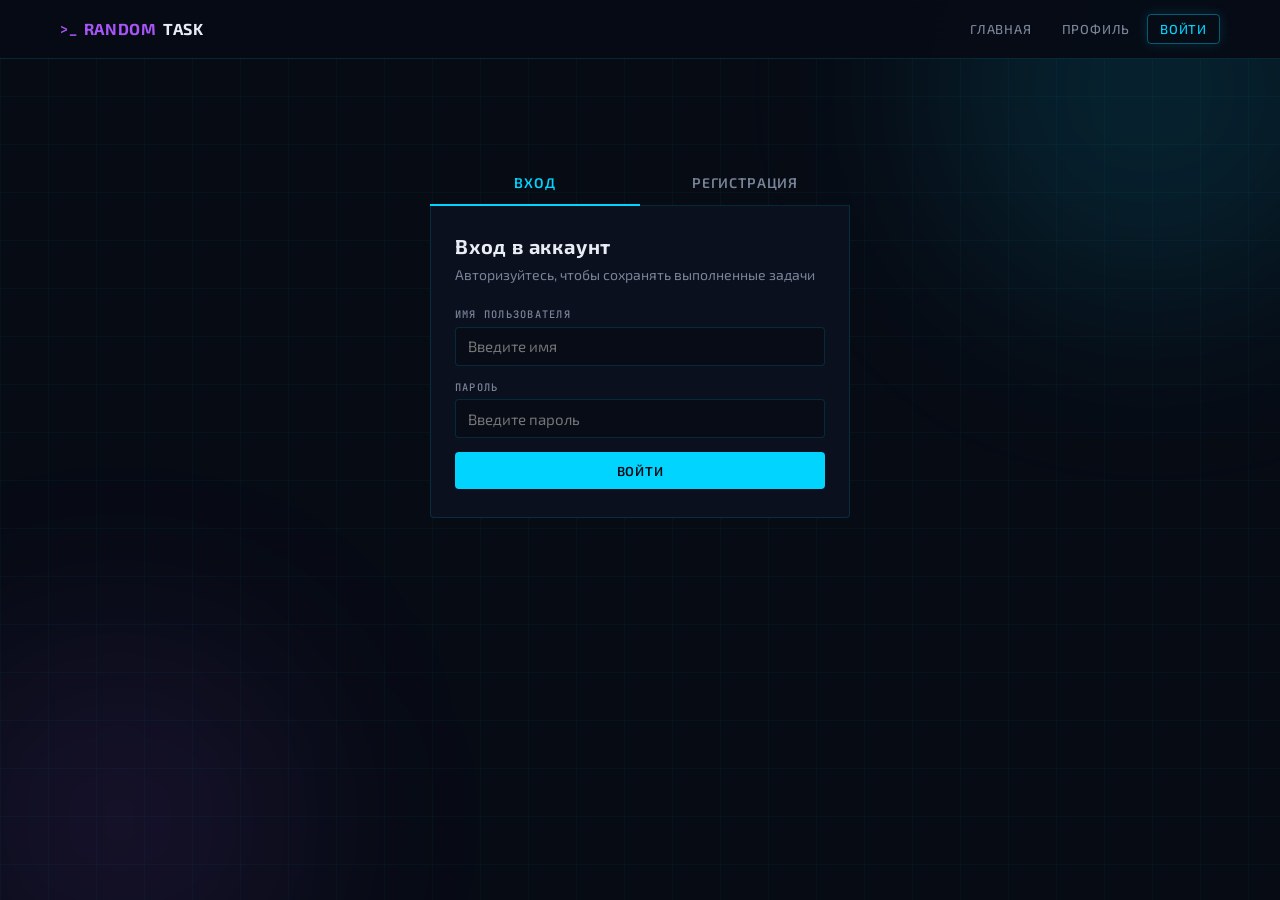
==== static/admin.html @ 80e936c3 "Добавлен весь фронтенд, исправлены ошибки мешающие связи между беком и фронтом" ====
<!DOCTYPE html>
<html lang="ru">
<head>
    <meta charset="UTF-8">
    <meta name="viewport" content="width=device-width, initial-scale=1.0">
    <title>Панель администратора — RandomTask</title>
    <link rel="stylesheet" href="style.css">
</head>
<body>
    <div class="bg-grid"></div>
    <div class="bg-glow bg-glow--1"></div>
    <div class="bg-glow bg-glow--2"></div>

    <header class="header">
        <div class="header__inner">
            <a href="index.html" class="logo">
                <span class="logo__mark">&gt;_</span>
                <span>Random</span>Task
            </a>
            <nav class="nav">
                <a href="index.html" class="nav__link">Главная</a>
                <a href="profile.html" class="nav__link">Профиль</a>
                <a href="admin.html" class="nav__link nav__link--active">Админка</a>
                <a href="auth.html" class="nav__link" id="nav-auth-link">Войти</a>
            </nav>
        </div>
    </header>

    <main class="app-container">
        <!-- Сообщение об ошибке доступа -->
        <div id="admin-access-denied" class="panel hidden" style="max-width: 520px; margin: 2rem auto; text-align: center;">
            <h2 style="color: #f87171; margin-bottom: 0.75rem;">Доступ запрещён</h2>
            <p style="color: var(--muted); margin-bottom: 1.5rem;">Эта страница доступна только администраторам.</p>
            <a href="index.html" class="btn btn--outline">Вернуться на главную</a>
        </div>

        <!-- Основной контент админки -->
        <div id="admin-content" class="hidden">
            <div class="admin-header">
                <h1 class="admin-title">Панель администратора</h1>
                <p class="admin-subtitle">Управление категориями и задачами</p>
            </div>

            <div class="admin-layout">
                <!-- Левая колонка: Категории -->
                <section class="panel admin-panel">
                    <div class="admin-panel__header">
                        <h2 class="admin-panel__title">Категории</h2>
                        <span class="admin-panel__badge" id="categories-count">0</span>
                    </div>

                    <form id="category-form" class="admin-form">
                        <div class="field">
                            <span>Название</span>
                            <input type="text" id="cat-name" placeholder="Программирование" required>
                        </div>
                        <div class="field">
                            <span>Slug (URL-идентификатор)</span>
                            <input type="text" id="cat-slug" placeholder="programming" required pattern="[a-z0-9\-]+">
                        </div>
                        <div class="field">
    				<span>Иконка категории</span>
    				<div class="icon-picker">
        				<div class="icon-preview" id="icon-preview">
            					<span class="icon-preview__placeholder">Выберите иконку</span>
        				</div>
        				<select id="cat-icon" required>
            					<option value="">Загрузка иконок…</option>
        				</select>
    				</div>
			</div>
                        <div id="category-message" class="admin-message hidden"></div>
                        <button type="submit" class="btn btn--primary btn--full">Создать категорию</button>
                    </form>

                    <div class="admin-divider"></div>

                    <h3 class="admin-section-title">Существующие категории</h3>
                    <div id="categories-list" class="admin-list">
                        <p class="empty-message">Загрузка…</p>
                    </div>
                </section>

                <!-- Правая колонка: Задачи -->
                <section class="panel admin-panel">
                    <div class="admin-panel__header">
                        <h2 class="admin-panel__title">Новая задача</h2>
                    </div>

                    <form id="task-form" class="admin-form">
                        <div class="field">
                            <span>Категория</span>
                            <select id="task-category" required>
                                <option value="">Загрузка категорий…</option>
                            </select>
                        </div>
                        <div class="field">
                            <span>Заголовок</span>
                            <input type="text" id="task-title" placeholder="Написать функцию сортировки" required>
                        </div>
                        <div class="field">
                            <span>Описание</span>
                            <textarea id="task-description" rows="4" placeholder="Реализуйте алгоритм сортировки массива…" required></textarea>
                        </div>
                        <div class="field">
                            <span>Сложность</span>
                            <select id="task-difficulty" required>
                                <option value="1">Низкая</option>
                                <option value="2" selected>Средняя</option>
                                <option value="3">Высокая</option>
                            </select>
                        </div>
                        <div id="task-message" class="admin-message hidden"></div>
                        <button type="submit" class="btn btn--primary btn--full">Добавить задачу</button>
                    </form>
                </section>
            </div>
        </div>
    </main>

    <script src="js/app.js"></script>
</body>
</html>
---- static/style.css ----
/* ==========================================================================
   БАЗОВЫЕ НАСТРОЙКИ, ПЕРЕМЕННЫЕ И ШРИФТЫ
   ========================================================================== */
@import url('https://fonts.googleapis.com/css2?family=Exo+2:wght@400;500;600;700&family=JetBrains+Mono:wght@400;500&display=swap');

:root {
  --bg: #070b14;
  --surface: rgba(12, 18, 32, 0.85);
  --panel-bg: rgba(12, 18, 32, 0.85);
  --ink: #e8edf5;
  --text: #e8edf5;
  --muted: #7a8499;
  --line: rgba(0, 212, 255, 0.15);
  --accent: #00d4ff;
  --accent-2: #a855f7;
  --glow: rgba(0, 212, 255, 0.35);
  --font: "Exo 2", system-ui, sans-serif;
  --mono: "JetBrains Mono", monospace;
  --radius: 4px;
}

* {
  box-sizing: border-box;
  margin: 0;
  padding: 0;
}

body {
  font-family: var(--font);
  background: var(--bg);
  color: var(--ink);
  position: relative;
  overflow-x: hidden;
  min-height: 100vh;
  display: flex;
  flex-direction: column;
}

.hidden { display: none !important; }
.text-center { text-align: center; }

/* ФОНОВАЯ СЕТКА И СВЕЧЕНИЯ */
.bg-grid {
  position: fixed;
  inset: 0;
  background-image:
    linear-gradient(rgba(0, 212, 255, 0.04) 1px, transparent 1px),
    linear-gradient(90deg, rgba(0, 212, 255, 0.04) 1px, transparent 1px);
  background-size: 48px 48px;
  pointer-events: none;
  z-index: 0;
}

.bg-glow {
  position: fixed;
  border-radius: 50%;
  filter: blur(100px);
  pointer-events: none;
  z-index: 0;
}

.bg-glow--1 {
  width: 420px;
  height: 420px;
  top: -120px;
  right: -80px;
  background: rgba(0, 212, 255, 0.12);
}

.bg-glow--2 {
  width: 360px;
  height: 360px;
  bottom: -100px;
  left: -60px;
  background: rgba(168, 85, 247, 0.1);
}

/* ==========================================================================
   ВЕРХНЯЯ ПАНЕЛЬ НАВИГАЦИИ (ХЕДЕР) — ИСПРАВЛЕНО
   ========================================================================== */
.header, .main-header {
  border-bottom: 1px solid var(--line);
  background: rgba(7, 11, 20, 0.9);
  backdrop-filter: blur(16px);
  position: fixed;
  top: 0;
  left: 0;
  width: 100%;
  z-index: 1000;
}

.header__inner, .header-container {
  max-width: 1200px;
  margin: 0 auto;
  padding: 0.85rem 1.25rem;
  display: flex;
  align-items: center;
  gap: 1rem;
}

.logo, .header-logo {
  font-weight: 700;
  font-size: 1rem;
  color: var(--ink);
  text-decoration: none;
  letter-spacing: 0.04em;
  text-transform: uppercase;
  margin-right: auto;
  display: flex;
  align-items: center;
  gap: 0.4rem;
}

.logo__mark {
  font-family: var(--mono);
  color: var(--accent);
  font-size: 0.85rem;
}

.logo span, .header-logo span { color: var(--accent-2); }

.nav, .header-nav { display: flex; gap: 0.25rem; }

.nav__link, .nav-link {
  font: inherit;
  font-size: 0.8125rem;
  font-weight: 500;
  letter-spacing: 0.06em;
  text-transform: uppercase;
  background: none;
  border: 1px solid transparent;
  padding: 0.4rem 0.75rem;
  border-radius: var(--radius);
  color: var(--muted);
  text-decoration: none;
  cursor: pointer;
  transition: color 0.2s, border-color 0.2s, box-shadow 0.2s;
}

.nav__link:hover, .nav-link:hover { color: var(--ink); border-color: var(--line); }

.nav__link--active, .nav-link.active {
  color: var(--accent);
  border-color: rgba(0, 212, 255, 0.4);
  box-shadow: 0 0 12px rgba(0, 212, 255, 0.15);
}

/* ==========================================================================
   КОНТЕЙНЕРЫ, СЕТКИ И МОДУЛИ СТРАНИЦ
   ========================================================================== */
.app-container {
  width: 100%;
  max-width: 1200px;
  margin: 0 auto;
  padding: 8rem 1.5rem 4rem 1.5rem;
  flex-grow: 1;
  position: relative;
  z-index: 1;
}

.view-section {
  animation: fadeIn 0.25s ease-out forwards;
}

.panel {
  background: var(--surface);
  border: 1px solid var(--line);
  border-radius: var(--radius);
  backdrop-filter: blur(12px);
  position: relative;
  padding: 1.5rem;
}

/* Сетка категорий на главной */
.categories-container {
  display: grid;
  grid-template-columns: repeat(auto-fill, minmax(220px, 1fr));
  gap: 1rem;
  margin-bottom: 2rem;
  justify-content: center;
  justify-items: center;
  max-width: 860px;
  margin-left: auto;
  margin-right: auto;
}

.categories-container .cat-btn {
  width: 100%;
}

.cat-btn {
  font: inherit;
  font-size: 0.8125rem;
  font-weight: 600;
  letter-spacing: 0.04em;
  text-transform: uppercase;
  background: var(--surface);
  border: 1px solid var(--line);
  border-radius: var(--radius);
  color: var(--text);
  padding: 1.5rem 1rem;
  cursor: pointer;
  transition: all 0.2s ease;
  display: flex;
  flex-direction: column;
  align-items: center;
  gap: 0.75rem;
}

.cat-btn:hover {
  border-color: var(--accent);
  box-shadow: 0 0 12px rgba(0, 212, 255, 0.1);
  transform: translateY(-2px);
}

.cat-btn--active {
  border-color: var(--accent-2);
  background: rgba(168, 85, 247, 0.1);
  box-shadow: 0 0 12px rgba(168, 85, 247, 0.15);
}

.cat-btn__icon {
  font-size: 1.75rem;
}

/* Селектор сложности */
.difficulty-selector {
  display: grid;
  grid-template-columns: repeat(3, 1fr);
  gap: 0.75rem;
  margin-top: 0.75rem;
}

.diff-option input {
  display: none;
}

.diff-card {
  background: rgba(7, 11, 20, 0.5);
  border: 1px solid var(--line);
  border-radius: var(--radius);
  padding: 1.25rem 1rem;
  text-align: center;
  cursor: pointer;
  transition: all 0.2s;
  display: flex;
  flex-direction: column;
  align-items: center;
  gap: 0.25rem;
}

.diff-card:hover {
  border-color: var(--accent);
  box-shadow: 0 0 10px rgba(0, 212, 255, 0.1);
}

.diff-option input:checked + .diff-card {
  border-color: var(--accent);
  background: rgba(0, 212, 255, 0.05);
  box-shadow: 0 0 10px rgba(0, 212, 255, 0.1);
}

.diff-card__dots {
  display: flex;
  gap: 5px;
  justify-content: center;
  margin-bottom: 0.5rem;
}

.diff-card__dots .dot {
  width: 8px;
  height: 8px;
  border-radius: 50%;
  background: rgba(0, 212, 255, 0.15);
  border: 1px solid rgba(0, 212, 255, 0.25);
  display: inline-block;
}

.diff-card__dots .dot.active {
  background: var(--accent);
  border-color: var(--accent);
  box-shadow: 0 0 6px rgba(0, 212, 255, 0.5);
}

.diff-card__label {
  font-size: 0.8rem;
  font-weight: 600;
  color: var(--text);
  letter-spacing: 0.04em;
  text-transform: uppercase;
}

/* Бейджи */
.badge {
  background: rgba(0, 212, 255, 0.1);
  border: 1px solid rgba(0, 212, 255, 0.3);
  color: var(--accent);
  font-family: var(--mono);
  font-size: 0.75rem;
  padding: 0.25rem 0.6rem;
  border-radius: 2px;
  text-transform: uppercase;
}

/* Профиль */
.profile-layout {
  display: grid;
  grid-template-columns: 300px 1fr;
  gap: 1.5rem;
}

@media (max-width: 768px) {
  .profile-layout {
    grid-template-columns: 1fr;
  }
}

.profile-info {
  display: flex;
  flex-direction: column;
  align-items: center;
  text-align: center;
}

.profile-avatar {
  width: 80px;
  height: 80px;
  background: linear-gradient(135deg, var(--accent), var(--accent-2));
  border-radius: 50%;
  font-size: 2rem;
  font-weight: 700;
  color: var(--bg);
  display: flex;
  align-items: center;
  justify-content: center;
  margin-bottom: 1rem;
}

.profile-status {
  color: var(--muted);
  font-size: 0.9rem;
  margin-top: 0.25rem;
}

.profile-history h3 {
  margin-bottom: 1rem;
  font-size: 1.1rem;
  border-bottom: 1px solid var(--line);
  padding-bottom: 0.5rem;
}

.empty-message {
  color: var(--muted);
  font-style: italic;
  font-size: 0.9rem;
}

/* ==========================================================================
   КНОПКИ, ФОРМЫ И МОДАЛЬНЫЕ ОКНА
   ========================================================================== */
.btn {
  font: inherit;
  font-size: 0.8125rem;
  font-weight: 600;
  letter-spacing: 0.06em;
  text-transform: uppercase;
  padding: 0.6rem 1.2rem;
  border-radius: var(--radius);
  border: 1px solid transparent;
  cursor: pointer;
  transition: all 0.2s;
  display: inline-flex;
  align-items: center;
  justify-content: center;
  text-decoration: none;
}

.btn--primary {
  background: var(--accent);
  color: var(--bg);
}

.btn--primary:hover {
  box-shadow: 0 0 20px var(--glow);
  background: #33e0ff;
}

.btn--outline {
  background: transparent;
  border: 1px solid var(--line);
  color: var(--text);
}

.btn--outline:hover {
  border-color: var(--ink);
  background: rgba(255, 255, 255, 0.03);
}

.btn--danger {
  background: rgba(239, 68, 68, 0.1);
  border: 1px solid rgba(239, 68, 68, 0.4);
  color: #f87171;
}

.btn--danger:hover {
  background: rgba(239, 68, 68, 0.2);
  border-color: #ef4444;
}

.btn--full { width: 100%; }

/* Поля форм и авторизации */
.field {
  display: block;
  margin-bottom: 0.85rem;
  text-align: left;
}

.field span {
  display: block;
  font-family: var(--mono);
  font-size: 0.65rem;
  font-weight: 500;
  color: var(--muted);
  margin-bottom: 0.35rem;
  text-transform: uppercase;
  letter-spacing: 0.12em;
}

.field input {
  width: 100%;
  font: inherit;
  font-size: 0.9375rem;
  padding: 0.6rem 0.75rem;
  border: 1px solid var(--line);
  border-radius: var(--radius);
  background: rgba(7, 11, 20, 0.6);
  color: var(--ink);
  transition: border-color 0.2s, box-shadow 0.2s;
}

.field input:focus {
  outline: none;
  border-color: var(--accent);
  box-shadow: 0 0 12px rgba(0, 212, 255, 0.15);
}

.modal__box {
  padding: 1.75rem;
  width: min(380px, 90vw);
  position: relative;
}

.modal__title {
  font-size: 1.25rem;
  font-weight: 700;
  margin-bottom: 1.25rem;
  letter-spacing: 0.04em;
}

/* ==========================================================================
   ИСТОРИЯ ВЫПОЛНЕННЫХ ЗАДАЧ
   ========================================================================== */
.history-section {
  margin-top: 3rem;
}

.section-title {
  font-size: 1.125rem;
  font-weight: 600;
  margin-bottom: 1rem;
  letter-spacing: 0.04em;
  text-transform: uppercase;
  color: var(--ink);
}

.history-list {
  display: flex;
  flex-direction: column;
  gap: 0.5rem;
}

.history-item {
  padding: 0.75rem 1rem;
  display: flex;
  justify-content: space-between;
  align-items: center;
  gap: 1rem;
  font-size: 0.9375rem;
  border: 1px solid var(--line);
  background: rgba(7, 11, 20, 0.3);
  border-radius: var(--radius);
}

.history-item__text {
  color: var(--text);
}

.history-item__meta {
  font-family: var(--mono);
  font-size: 0.75rem;
  color: var(--muted);
  white-space: nowrap;
}

/* ==========================================================================
ПРОФИЛЬ ПОЛЬЗОВАТЕЛЯ — УЛУЧШЕННЫЙ ДИЗАЙН
========================================================================== */
.profile-layout {
    display: grid;
    grid-template-columns: 320px 1fr;
    gap: 2rem;
    align-items: start;
}

@media (max-width: 968px) {
    .profile-layout {
        grid-template-columns: 1fr;
        gap: 1.5rem;
    }
}

/* Левая колонка */
.profile-info {
    padding: 2rem 1.5rem;
    display: flex;
    flex-direction: column;
    gap: 2rem;
}

.profile-header {
    text-align: center;
    padding-bottom: 1.5rem;
    border-bottom: 1px solid var(--line);
}

.profile-username {
    font-size: 1.75rem;
    font-weight: 700;
    letter-spacing: 0.02em;
    background: linear-gradient(135deg, var(--accent), var(--accent-2));
    -webkit-background-clip: text;
    -webkit-text-fill-color: transparent;
    background-clip: text;
    margin-bottom: 0.5rem;
}

.profile-role {
    font-family: var(--mono);
    font-size: 0.75rem;
    font-weight: 500;
    color: var(--muted);
    text-transform: uppercase;
    letter-spacing: 0.1em;
    display: flex;
    align-items: center;
    justify-content: center;
    gap: 0.5rem;
}

.profile-role::before {
    content: '';
    width: 6px;
    height: 6px;
    border-radius: 50%;
    background: var(--accent);
    box-shadow: 0 0 8px var(--glow);
}

/* Статистика */
.profile-stats {
    display: grid;
    grid-template-columns: 1fr 1fr;
    gap: 1rem;
}

.stat-item {
    background: rgba(7, 11, 20, 0.5);
    border: 1px solid var(--line);
    border-radius: var(--radius);
    padding: 1.25rem 1rem;
    text-align: center;
    transition: all 0.2s;
}

.stat-item:hover {
    border-color: var(--accent);
    box-shadow: 0 0 12px rgba(0, 212, 255, 0.1);
    transform: translateY(-2px);
}

.stat-number {
    display: block;
    font-size: 2rem;
    font-weight: 700;
    color: var(--accent);
    font-family: var(--mono);
    line-height: 1;
    margin-bottom: 0.5rem;
}

.stat-label {
    display: block;
    font-size: 0.75rem;
    font-weight: 600;
    color: var(--muted);
    text-transform: uppercase;
    letter-spacing: 0.08em;
}

/* Правая колонка */
.profile-history {
    padding: 2rem;
}

.history-header {
    display: flex;
    justify-content: space-between;
    align-items: center;
    margin-bottom: 1.5rem;
    flex-wrap: wrap;
    gap: 1rem;
}

.history-tabs {
    display: flex;
    gap: 0.5rem;
}

.tab-btn {
    font: inherit;
    font-size: 0.8125rem;
    font-weight: 600;
    letter-spacing: 0.06em;
    text-transform: uppercase;
    background: transparent;
    border: 1px solid var(--line);
    color: var(--muted);
    padding: 0.5rem 1rem;
    border-radius: var(--radius);
    cursor: pointer;
    transition: all 0.2s;
}

.tab-btn:hover {
    border-color: var(--ink);
    color: var(--ink);
}

.tab-btn.active {
    background: var(--accent);
    border-color: var(--accent);
    color: var(--bg);
    box-shadow: 0 0 12px rgba(0, 212, 255, 0.2);
}

/* Карточки задач */
.history-list {
    display: flex;
    flex-direction: column;
    gap: 0.75rem;
}

.history-item {
    background: rgba(7, 11, 20, 0.4);
    border: 1px solid var(--line);
    border-radius: var(--radius);
    padding: 1.25rem 1.5rem;
    display: flex;
    justify-content: space-between;
    align-items: flex-start;
    gap: 1.5rem;
    transition: all 0.2s;
}

.history-item:hover {
    border-color: var(--accent);
    background: rgba(7, 11, 20, 0.6);
    box-shadow: 0 0 16px rgba(0, 212, 255, 0.08);
    transform: translateX(4px);
}

.history-item__text {
    flex: 1;
    min-width: 0;
}

.history-item__title {
    font-size: 1rem;
    font-weight: 600;
    color: var(--ink);
    margin-bottom: 0.5rem;
    letter-spacing: 0.02em;
}

.history-item__description {
    font-size: 0.875rem;
    color: var(--muted);
    line-height: 1.5;
    display: -webkit-box;
    -webkit-line-clamp: 2;
    -webkit-box-orient: vertical;
    overflow: hidden;
}

.history-item__meta {
    display: flex;
    flex-direction: column;
    gap: 0.5rem;
    align-items: flex-end;
    flex-shrink: 0;
}

.badge {
    background: rgba(0, 212, 255, 0.1);
    border: 1px solid rgba(0, 212, 255, 0.3);
    color: var(--accent);
    font-family: var(--mono);
    font-size: 0.75rem;
    font-weight: 500;
    padding: 0.35rem 0.75rem;
    border-radius: 2px;
    text-transform: uppercase;
    letter-spacing: 0.08em;
}

.difficulty-indicator {
    display: flex;
    gap: 3px;
    align-items: center;
}

.difficulty-dot {
    width: 6px;
    height: 6px;
    border-radius: 50%;
    background: rgba(0, 212, 255, 0.2);
    border: 1px solid rgba(0, 212, 255, 0.3);
}

.difficulty-dot.active {
    background: var(--accent);
    border-color: var(--accent);
    box-shadow: 0 0 6px rgba(0, 212, 255, 0.5);
}

.empty-message {
    text-align: center;
    color: var(--muted);
    font-size: 0.9375rem;
    padding: 3rem 1rem;
    font-style: italic;
}

/* ==========================================================================
КНОПКИ ДЕЙСТВИЙ В ПРОФИЛЕ
========================================================================== */
.task-actions {
    display: flex;
    gap: 0.5rem;
    flex-shrink: 0;
}

.action-btn {
    font: inherit;
    font-size: 0.75rem;
    font-weight: 600;
    letter-spacing: 0.04em;
    text-transform: uppercase;
    padding: 0.5rem 0.85rem;
    border-radius: var(--radius);
    border: 1px solid var(--line);
    background: transparent;
    color: var(--text);
    cursor: pointer;
    transition: all 0.2s;
    display: inline-flex;
    align-items: center;
    gap: 0.35rem;
}

.action-btn:hover {
    border-color: var(--accent);
    color: var(--accent);
    box-shadow: 0 0 8px rgba(0, 212, 255, 0.15);
}

.action-btn--complete {
    background: rgba(0, 212, 255, 0.1);
    border-color: rgba(0, 212, 255, 0.3);
    color: var(--accent);
}

.action-btn--complete:hover {
    background: rgba(0, 212, 255, 0.2);
    box-shadow: 0 0 12px rgba(0, 212, 255, 0.25);
}

.action-btn--uncomplete {
    background: rgba(168, 85, 247, 0.1);
    border-color: rgba(168, 85, 247, 0.3);
    color: var(--accent-2);
}

.action-btn--uncomplete:hover {
    background: rgba(168, 85, 247, 0.2);
    box-shadow: 0 0 12px rgba(168, 85, 247, 0.25);
}

.action-btn--delete {
    background: rgba(239, 68, 68, 0.1);
    border-color: rgba(239, 68, 68, 0.3);
    color: #f87171;
}

.action-btn--delete:hover {
    background: rgba(239, 68, 68, 0.2);
    border-color: #ef4444;
    box-shadow: 0 0 12px rgba(239, 68, 68, 0.25);
}

.action-btn:disabled {
    opacity: 0.5;
    cursor: not-allowed;
}

/* Улучшаем карточки задач */
.history-item {
    background: rgba(7, 11, 20, 0.4);
    border: 1px solid var(--line);
    border-radius: var(--radius);
    padding: 1.25rem 1.5rem;
    display: flex;
    justify-content: space-between;
    align-items: flex-start;
    gap: 1.5rem;
    transition: all 0.2s;
}

.history-item:hover {
    border-color: var(--accent);
    background: rgba(7, 11, 20, 0.6);
    box-shadow: 0 0 16px rgba(0, 212, 255, 0.08);
    transform: translateX(4px);
}

.history-item__text {
    flex: 1;
    min-width: 0;
}

.history-item__title {
    font-size: 1rem;
    font-weight: 600;
    color: var(--ink);
    margin-bottom: 0.5rem;
    letter-spacing: 0.02em;
}

.history-item__description {
    font-size: 0.875rem;
    color: var(--muted);
    line-height: 1.5;
    display: -webkit-box;
    -webkit-line-clamp: 2;
    -webkit-box-orient: vertical;
    overflow: hidden;
}

.history-item__meta {
    display: flex;
    flex-direction: column;
    gap: 0.75rem;
    align-items: flex-end;
    flex-shrink: 0;
}

@media (max-width: 640px) {
    .history-item {
        flex-direction: column;
        align-items: stretch;
        gap: 1rem;
    }
    
    .history-item__meta {
        flex-direction: row;
        justify-content: space-between;
        align-items: center;
    }
    
    .task-actions {
        width: 100%;
        justify-content: flex-start;
    }
    
    .action-btn {
        flex: 1;
    }
}

/* ==========================================================================
АДМИН-ПАНЕЛЬ
========================================================================== */
.admin-header {
    text-align: center;
    margin-bottom: 3rem;
}

.admin-title {
    font-size: 2rem;
    font-weight: 700;
    letter-spacing: 0.02em;
    background: linear-gradient(135deg, var(--accent), var(--accent-2));
    -webkit-background-clip: text;
    -webkit-text-fill-color: transparent;
    background-clip: text;
    margin-bottom: 0.5rem;
}

.admin-subtitle {
    color: var(--muted);
    font-size: 1rem;
}

.admin-layout {
    display: grid;
    grid-template-columns: 1fr 1fr;
    gap: 1.5rem;
    align-items: start;
}

@media (max-width: 900px) {
    .admin-layout {
        grid-template-columns: 1fr;
    }
}

.admin-panel {
    padding: 1.75rem;
}

.admin-panel__header {
    display: flex;
    justify-content: space-between;
    align-items: center;
    margin-bottom: 1.5rem;
    padding-bottom: 1rem;
    border-bottom: 1px solid var(--line);
}

.admin-panel__title {
    font-size: 1.125rem;
    font-weight: 600;
    letter-spacing: 0.04em;
    text-transform: uppercase;
}

.admin-panel__badge {
    font-family: var(--mono);
    font-size: 0.75rem;
    font-weight: 500;
    color: var(--accent);
    background: rgba(0, 212, 255, 0.1);
    border: 1px solid rgba(0, 212, 255, 0.3);
    padding: 0.25rem 0.6rem;
    border-radius: 2px;
}

.admin-form {
    display: flex;
    flex-direction: column;
    gap: 0.25rem;
}

.admin-form textarea {
    width: 100%;
    font: inherit;
    font-size: 0.9375rem;
    padding: 0.6rem 0.75rem;
    border: 1px solid var(--line);
    border-radius: var(--radius);
    background: rgba(7, 11, 20, 0.6);
    color: var(--ink);
    resize: vertical;
    min-height: 100px;
    font-family: var(--font);
    transition: border-color 0.2s, box-shadow 0.2s;
}

.admin-form textarea:focus {
    outline: none;
    border-color: var(--accent);
    box-shadow: 0 0 12px rgba(0, 212, 255, 0.15);
}

.admin-form select {
    width: 100%;
    font: inherit;
    font-size: 0.9375rem;
    padding: 0.6rem 0.75rem;
    border: 1px solid var(--line);
    border-radius: var(--radius);
    background: rgba(7, 11, 20, 0.6);
    color: var(--ink);
    cursor: pointer;
    transition: border-color 0.2s, box-shadow 0.2s;
    appearance: none;
    background-image: url("data:image/svg+xml;charset=UTF-8,%3csvg xmlns='http://www.w3.org/2000/svg' viewBox='0 0 24 24' fill='none' stroke='%2300d4ff' stroke-width='2' stroke-linecap='round' stroke-linejoin='round'%3e%3cpolyline points='6 9 12 15 18 9'%3e%3c/polyline%3e%3c/svg%3e");
    background-repeat: no-repeat;
    background-position: right 0.75rem center;
    background-size: 1rem;
    padding-right: 2.5rem;
}

.admin-form select:focus {
    outline: none;
    border-color: var(--accent);
    box-shadow: 0 0 12px rgba(0, 212, 255, 0.15);
}

.admin-divider {
    height: 1px;
    background: var(--line);
    margin: 1.75rem 0;
}

.admin-section-title {
    font-size: 0.875rem;
    font-weight: 600;
    letter-spacing: 0.06em;
    text-transform: uppercase;
    color: var(--muted);
    margin-bottom: 1rem;
}

.admin-list {
    display: flex;
    flex-direction: column;
    gap: 0.5rem;
    max-height: 400px;
    overflow-y: auto;
}

.admin-list-item {
    display: flex;
    align-items: center;
    gap: 0.75rem;
    padding: 0.75rem 1rem;
    background: rgba(7, 11, 20, 0.4);
    border: 1px solid var(--line);
    border-radius: var(--radius);
    transition: all 0.2s;
}

.admin-list-item:hover {
    border-color: rgba(0, 212, 255, 0.3);
    background: rgba(7, 11, 20, 0.6);
}

.admin-list-item__icon {
    font-size: 1.5rem;
    width: 2rem;
    text-align: center;
    flex-shrink: 0;
}

.admin-list-item__info {
    flex: 1;
    min-width: 0;
}

.admin-list-item__name {
    font-size: 0.9375rem;
    font-weight: 600;
    color: var(--ink);
    margin-bottom: 0.15rem;
}

.admin-list-item__slug {
    font-family: var(--mono);
    font-size: 0.75rem;
    color: var(--muted);
}

.admin-message {
    padding: 0.65rem 0.85rem;
    border-radius: var(--radius);
    font-size: 0.85rem;
    margin-bottom: 0.5rem;
}

.admin-message--success {
    background: rgba(34, 197, 94, 0.1);
    border: 1px solid rgba(34, 197, 94, 0.3);
    color: #4ade80;
}

.admin-message--error {
    background: rgba(239, 68, 68, 0.1);
    border: 1px solid rgba(239, 68, 68, 0.3);
    color: #f87171;
}

/* Скроллбар для списка категорий */
.admin-list::-webkit-scrollbar {
    width: 6px;
}
.admin-list::-webkit-scrollbar-track {
    background: rgba(7, 11, 20, 0.3);
    border-radius: 3px;
}
.admin-list::-webkit-scrollbar-thumb {
    background: rgba(0, 212, 255, 0.3);
    border-radius: 3px;
}
.admin-list::-webkit-scrollbar-thumb:hover {
    background: rgba(0, 212, 255, 0.5);
}
/* ==========================================================================
ВЫБИРАЛКА ИКОНОК В АДМИНКЕ
========================================================================== */
.icon-picker {
    display: flex;
    gap: 0.75rem;
    align-items: center;
}

.icon-preview {
    width: 52px;
    height: 52px;
    flex-shrink: 0;
    background: rgba(7, 11, 20, 0.6);
    border: 1px solid var(--line);
    border-radius: var(--radius);
    display: flex;
    align-items: center;
    justify-content: center;
    transition: all 0.2s;
}

.icon-preview img {
    width: 32px;
    height: 32px;
    object-fit: contain;
}

.icon-preview__placeholder {
    font-family: var(--mono);
    font-size: 0.65rem;
    color: var(--muted);
    text-align: center;
    line-height: 1.2;
    padding: 0.25rem;
}

.icon-picker select {
    flex: 1;
}

.icon-picker select option {
    padding: 0.5rem;
}

@keyframes fadeIn {
  from { opacity: 0; transform: translateY(4px); }
  to { opacity: 1; transform: translateY(0); }
}
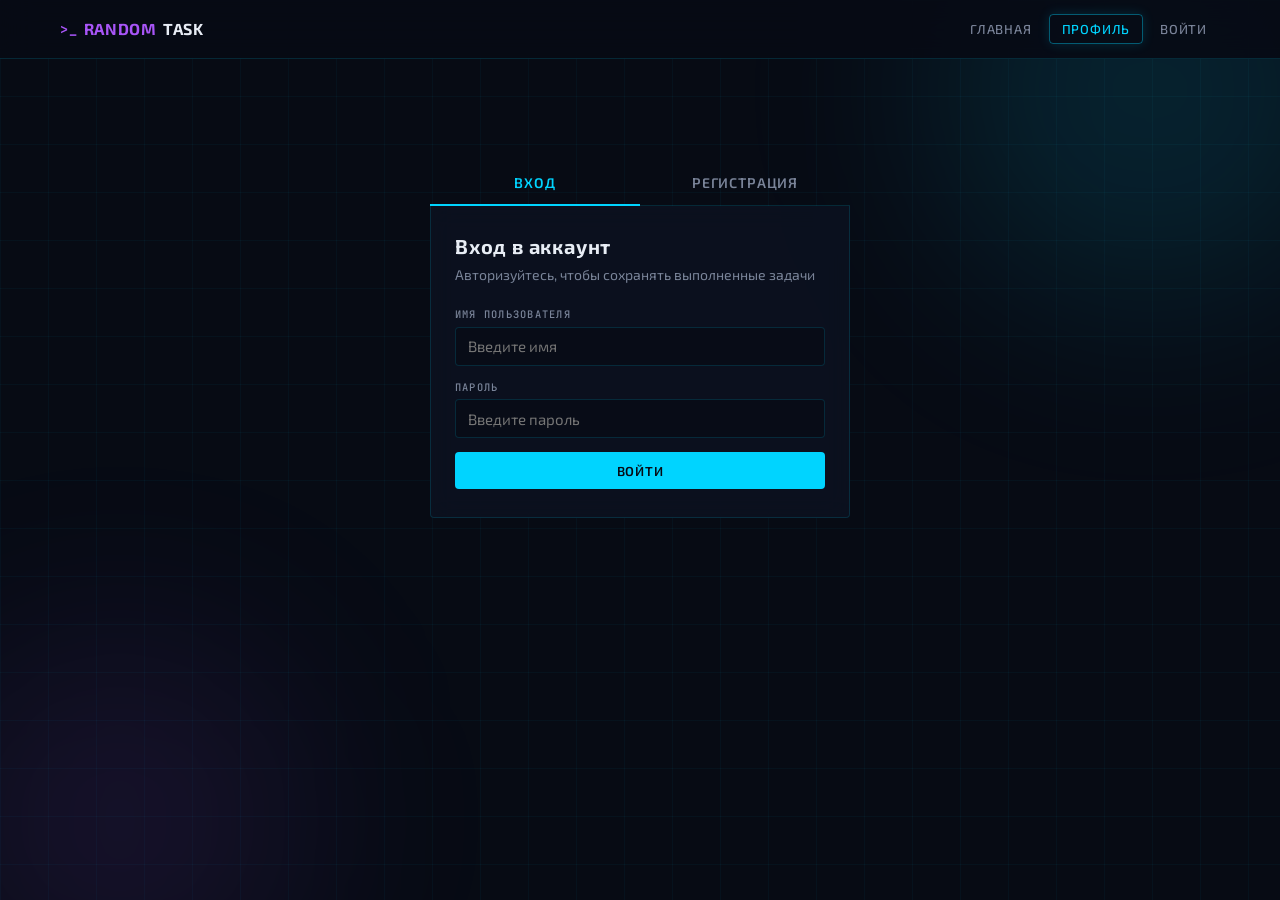
==== commit c8913b04: "Добавлены перенаправления на красивые адреса, вместо прямых директорий. Добавлен запрос для показа с" ====
--- a/static/admin.html
+++ b/static/admin.html
@@ -13,28 +13,26 @@
 
     <header class="header">
         <div class="header__inner">
-            <a href="index.html" class="logo">
+            <a href="/" class="logo">
                 <span class="logo__mark">&gt;_</span>
                 <span>Random</span>Task
             </a>
             <nav class="nav">
-                <a href="index.html" class="nav__link">Главная</a>
-                <a href="profile.html" class="nav__link">Профиль</a>
-                <a href="admin.html" class="nav__link nav__link--active">Админка</a>
-                <a href="auth.html" class="nav__link" id="nav-auth-link">Войти</a>
+                <a href="/" class="nav__link">Главная</a>
+                <a href="/profile" class="nav__link">Профиль</a>
+                <a href="/admin" class="nav__link nav__link--active">Админка</a>
+                <a href="/auth" class="nav__link" id="nav-auth-link">Войти</a>
             </nav>
         </div>
     </header>
 
     <main class="app-container">
-        <!-- Сообщение об ошибке доступа -->
         <div id="admin-access-denied" class="panel hidden" style="max-width: 520px; margin: 2rem auto; text-align: center;">
             <h2 style="color: #f87171; margin-bottom: 0.75rem;">Доступ запрещён</h2>
             <p style="color: var(--muted); margin-bottom: 1.5rem;">Эта страница доступна только администраторам.</p>
-            <a href="index.html" class="btn btn--outline">Вернуться на главную</a>
+            <a href="/" class="btn btn--outline">Вернуться на главную</a>
         </div>
 
-        <!-- Основной контент админки -->
         <div id="admin-content" class="hidden">
             <div class="admin-header">
                 <h1 class="admin-title">Панель администратора</h1>
@@ -42,7 +40,6 @@
             </div>
 
             <div class="admin-layout">
-                <!-- Левая колонка: Категории -->
                 <section class="panel admin-panel">
                     <div class="admin-panel__header">
                         <h2 class="admin-panel__title">Категории</h2>
@@ -81,7 +78,6 @@
                     </div>
                 </section>
 
-                <!-- Правая колонка: Задачи -->
                 <section class="panel admin-panel">
                     <div class="admin-panel__header">
                         <h2 class="admin-panel__title">Новая задача</h2>
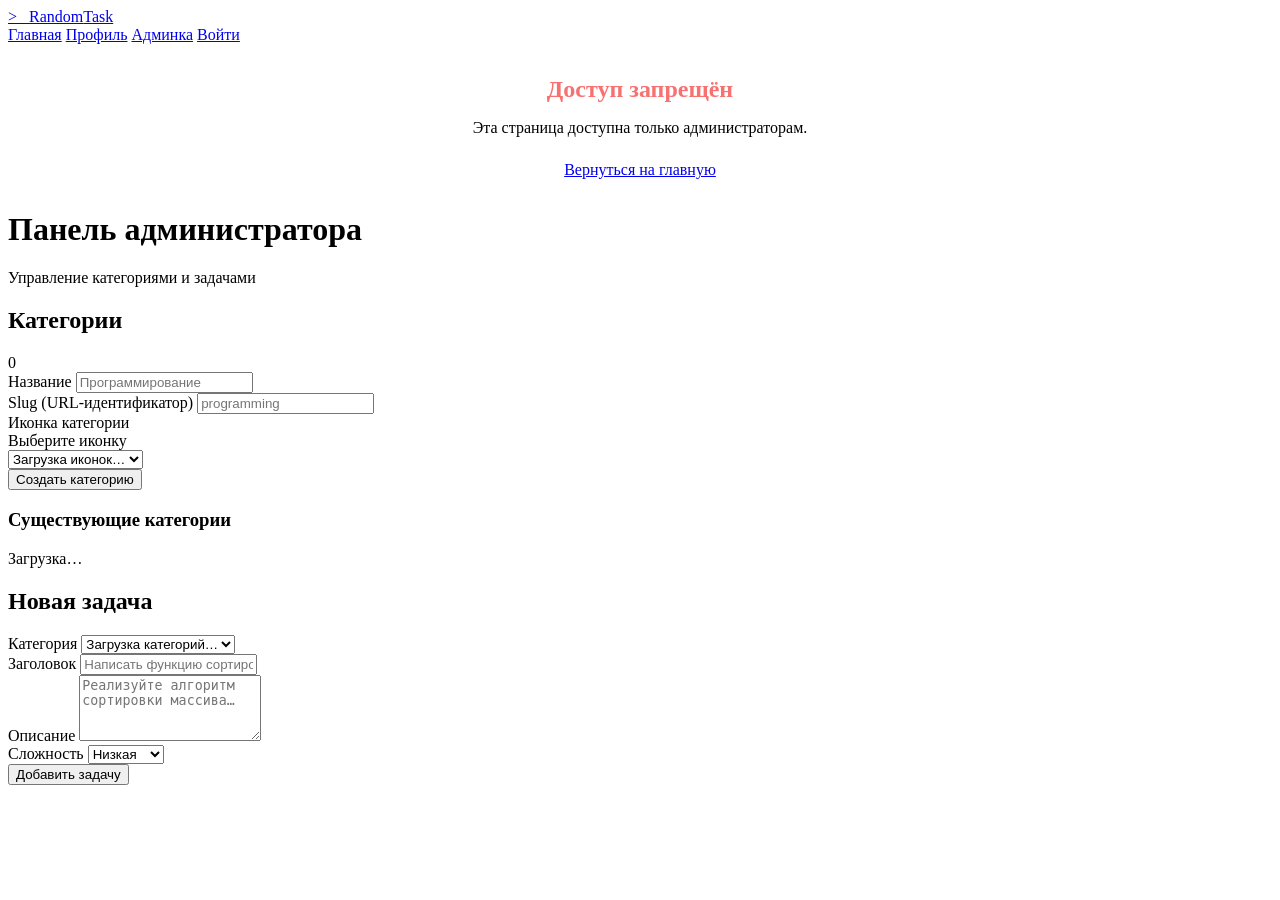
==== commit 73d879dd: "Исправлены опечатки" ====
--- a/static/admin.html
+++ b/static/admin.html
@@ -4,7 +4,7 @@
     <meta charset="UTF-8">
     <meta name="viewport" content="width=device-width, initial-scale=1.0">
     <title>Панель администратора — RandomTask</title>
-    <link rel="stylesheet" href="style.css">
+    <link rel="stylesheet" href="static/style.css">
 </head>
 <body>
     <div class="bg-grid"></div>
@@ -102,7 +102,7 @@
                             <span>Сложность</span>
                             <select id="task-difficulty" required>
                                 <option value="1">Низкая</option>
-                                <option value="2" selected>Средняя</option>
+                                <option value="2">Средняя</option>
                                 <option value="3">Высокая</option>
                             </select>
                         </div>
@@ -114,6 +114,6 @@
         </div>
     </main>
 
-    <script src="js/app.js"></script>
+    <script src="static/js/app.js"></script>
 </body>
 </html>
